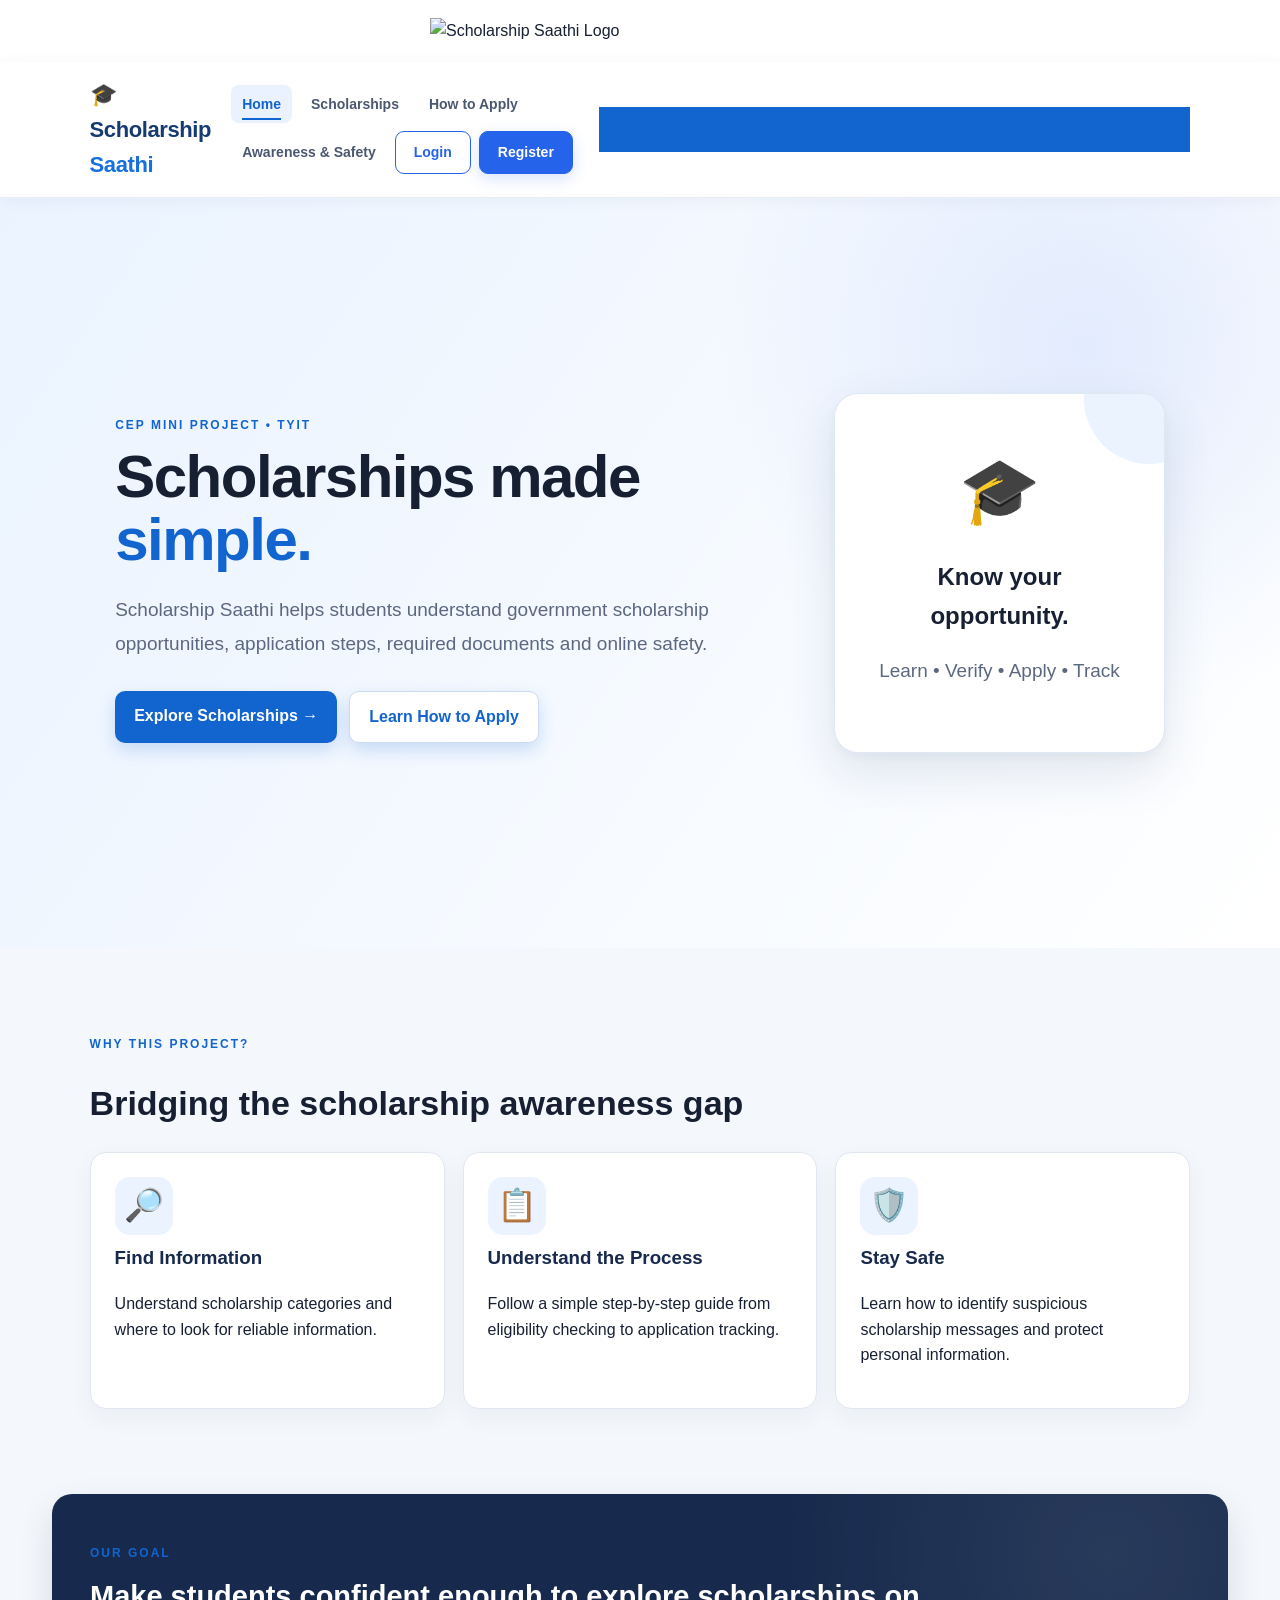
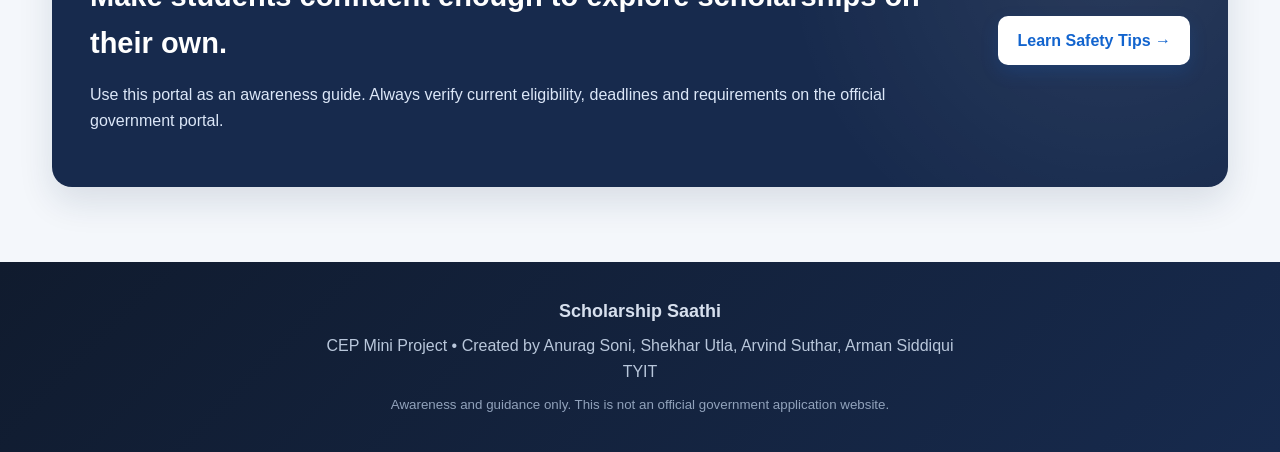
==== index.html @ 15929dce "Initial Scholarship Saathi project upload" ====
<!DOCTYPE html>
<html lang="en">

<head>

    <meta charset="UTF-8">

    <meta name="viewport"
          content="width=device-width, initial-scale=1.0">

    <title>Scholarship Saathi | Home</title>

    <link rel="stylesheet"
          href="style.css">

</head>

<body>
    <!-- Scholarship Saathi Logo -->
<div class="logo-container">
    <img src="images/scholarship-logo.jpeg"
         alt="Scholarship Saathi Logo">
</div>


<header>

    <a class="brand"
       href="index.html">

        🎓 Scholarship <span>Saathi</span>

    </a>


    <nav>

        <a class="active"
           href="index.html">
            Home
        </a>

        <a href="scholarships.html">
            Scholarships
        </a>

        <a href="guide.html">
            How to Apply
        </a>

        <a href="awareness.html">
            Awareness & Safety
        </a>

        <!-- Login and Register -->

<a href="login.html" class="nav-login">
    Login
</a>

<a href="register.html" class="nav-register">
    Register
</a>

    </nav>
    <!-- Floating Notification Bar -->
<div class="notification-bar">
    <div class="notification-content">
        🔔 <strong>Scholarship Updates:</strong>
        Check official scholarship portals regularly.
        &nbsp;&nbsp; • &nbsp;&nbsp;
        ⚠️ <strong>Stay Safe:</strong>
        Never share your OTP, password, or banking information.
        &nbsp;&nbsp; • &nbsp;&nbsp;
        🎓 <strong>Scholarship Saathi:</strong>
        Scholarships made simple.
    </div>
</div>

</header>



<main>


<section class="hero">


    <div class="hero-text">


        <p class="eyebrow">
            CEP MINI PROJECT • TYIT
        </p>


        <h1>
            Scholarships made <span>simple.</span>
        </h1>


        <p>

            Scholarship Saathi helps students understand
            government scholarship opportunities, application
            steps, required documents and online safety.

        </p>


        <div class="actions">


            <a class="btn"
               href="scholarships.html">

                Explore Scholarships →

            </a>


            <a class="btn secondary"
               href="guide.html">

                Learn How to Apply

            </a>


        </div>

    </div>



    <div class="hero-card">

        <div class="cap">
            🎓
        </div>


        <h3>
            Know your opportunity.
        </h3>


        <p>
            Learn • Verify • Apply • Track
        </p>

    </div>


</section>



<section class="section">


    <div class="section-heading">


        <p class="eyebrow">
            WHY THIS PROJECT?
        </p>


        <h2>
            Bridging the scholarship awareness gap
        </h2>


    </div>



    <div class="cards three">


        <article class="card">


            <div class="icon">
                🔎
            </div>


            <h3>
                Find Information
            </h3>


            <p>

                Understand scholarship categories and where
                to look for reliable information.

            </p>


        </article>



        <article class="card">


            <div class="icon">
                📋
            </div>


            <h3>
                Understand the Process
            </h3>


            <p>

                Follow a simple step-by-step guide from
                eligibility checking to application tracking.

            </p>


        </article>



        <article class="card">


            <div class="icon">
                🛡️
            </div>


            <h3>
                Stay Safe
            </h3>


            <p>

                Learn how to identify suspicious scholarship
                messages and protect personal information.

            </p>


        </article>


    </div>

</section>



<section class="callout">


    <div>


        <p class="eyebrow">
            OUR GOAL
        </p>


        <h2>

            Make students confident enough to explore
            scholarships on their own.

        </h2>


        <p>

            Use this portal as an awareness guide.
            Always verify current eligibility, deadlines
            and requirements on the official government portal.

        </p>


    </div>


    <a class="btn"
       href="awareness.html">

        Learn Safety Tips →

    </a>


</section>


</main>



<footer>


    <strong>
        Scholarship Saathi
    </strong>


    <p>

        CEP Mini Project • Created by
        Anurag Soni, Shekhar Utla, Arvind Suthar,
        Arman Siddiqui<br>

        TYIT

    </p>


    <small>

        Awareness and guidance only.
        This is not an official government application website.

    </small>


</footer>


</body>

</html>
---- style.css ----
Style.css
* {
    box-sizing: border-box;
}

html {
    scroll-behavior: smooth;
}

body {
    margin: 0;
    font-family: Arial, Helvetica, sans-serif;
    background: #f6f8fc;
    color: #182238;
    line-height: 1.6;
}


/* HEADER */

header {
    position: sticky;
    top: 0;
    z-index: 20;

    background: white;

    border-bottom: 1px solid #e8edf5;

    padding: 15px 7%;

    display: flex;

    align-items: center;

    justify-content: space-between;

    gap: 20px;
}


.brand {
    text-decoration: none;

    color: #163b73;

    font-size: 21px;

    font-weight: 850;
}


.brand span {
    color: #1670df;
}


nav {
    display: flex;

    gap: 8px;

    align-items: center;

    flex-wrap: wrap;
}


nav a {
    padding: 8px 11px;

    border-radius: 8px;

    text-decoration: none;

    color: #4b5870;

    font-weight: 650;

    font-size: 14px;
}


nav a:hover,
nav a.active {
    background: #eaf2ff;

    color: #1264ce;
}


/* HERO */

.hero {
    min-height: 570px;

    padding: 90px 9%;

    display: flex;

    align-items: center;

    justify-content: space-between;

    gap: 60px;

    background: linear-gradient(
        125deg,
        #eaf3ff,
        #ffffff
    );
}


.hero-text {
    max-width: 720px;
}


.eyebrow {
    font-size: 12px;

    font-weight: 850;

    letter-spacing: 2px;

    color: #1264ce;

    margin-bottom: 10px;
}


.hero h1 {
    font-size: 60px;

    line-height: 1.05;

    margin: 0 0 22px;
}


.hero h1 span {
    color: #1264ce;
}


.hero p:not(.eyebrow) {
    font-size: 19px;

    color: #5b6880;

    max-width: 650px;
}


/* BUTTONS */

.actions {
    display: flex;

    gap: 12px;

    flex-wrap: wrap;

    margin-top: 30px;
}


.btn {
    display: inline-block;

    border: 0;

    border-radius: 10px;

    background: #1264ce;

    color: white;

    padding: 12px 19px;

    text-decoration: none;

    font-weight: 750;

    cursor: pointer;
}


.btn.secondary {
    background: white;

    color: #1264ce;

    border: 1px solid #cddbf0;
}


/* HERO CARD */

.hero-card {
    width: 300px;

    padding: 45px 30px;

    text-align: center;

    background: white;

    border: 1px solid #dfe8f5;

    border-radius: 24px;

    box-shadow:
        0 20px 50px rgba(30,65,110,.12);
}


.cap {
    font-size: 65px;
}


.hero-card h3 {
    font-size: 24px;

    margin: 15px 0 4px;
}


.hero-card p {
    color: #65728a;
}


/* SECTIONS */

.section {
    max-width: 1200px;

    margin: auto;

    padding: 75px 7%;
}


.section.compact {
    padding-top: 30px;
}


.section-heading {
    max-width: 700px;

    margin-bottom: 28px;
}


.section h2 {
    font-size: 34px;

    line-height: 1.2;
}


/* CARDS */

.cards {
    display: grid;

    gap: 18px;
}


.cards.three {
    grid-template-columns:
        repeat(3, 1fr);
}


.cards.two {
    grid-template-columns:
        repeat(2, 1fr);
}


.card {
    background: white;

    border: 1px solid #e0e7f1;

    border-radius: 16px;

    padding: 24px;

    box-shadow:
        0 8px 25px rgba(31,51,80,.05);
}


.card h3 {
    margin-top: 8px;
}


.icon {
    font-size: 32px;
}


/* CALLOUT */

.callout,
.survey {
    max-width: 1100px;

    margin: 10px auto 75px;

    padding: 38px;

    border-radius: 20px;

    background: #172a4d;

    color: white;

    display: flex;

    align-items: center;

    justify-content: space-between;

    gap: 30px;
}


.callout h2,
.survey h2 {
    margin: 0 0 10px;

    font-size: 29px;
}


.callout p:not(.eyebrow),
.survey p:not(.eyebrow) {
    color: #dce7f8;
}


.callout .btn,
.survey .btn {
    background: white;

    color: #1264ce;

    white-space: nowrap;
}


/* PAGE HERO */

.page-hero {
    padding: 70px 8% 45px;

    background: #eaf3ff;
}


.page-hero h1 {
    font-size: 48px;

    margin: 0 0 10px;
}


.page-hero p:not(.eyebrow) {
    max-width: 760px;

    color: #5b6880;

    font-size: 18px;
}


/* FINDER */

.finder {
    display: grid;

    grid-template-columns:
        repeat(3, 1fr) auto;

    gap: 14px;

    align-items: end;
}


.finder label {
    font-weight: 750;

    font-size: 14px;
}


.finder select {
    width: 100%;

    margin-top: 7px;

    padding: 12px;

    border: 1px solid #ccd7e6;

    border-radius: 9px;

    background: white;

    font-size: 15px;
}


.results {
    margin-top: 22px;
}


.text-link {
    color: #1264ce;

    font-weight: 750;

    text-decoration: none;
}


/* APPLICATION TIMELINE */

.timeline {
    max-width: 850px;

    margin: auto;
}


.step {
    display: grid;

    grid-template-columns: 70px 1fr;

    gap: 20px;

    padding: 24px 0;

    border-bottom: 1px solid #e1e7f0;
}


.step span {
    display: grid;

    place-items: center;

    width: 55px;

    height: 55px;

    border-radius: 50%;

    background: #1264ce;

    color: white;

    font-weight: 850;
}


.step h3 {
    margin: 0 0 5px;
}


.step p {
    margin: 0;

    color: #66738a;
}


/* NOTICE */

.notice {
    margin-top: 25px;

    padding: 17px;

    border-radius: 12px;

    background: #fff6d9;

    border-left: 5px solid #e1a100;
}


/* SAFETY */

.danger {
    border-top: 5px solid #d74646;
}


.safe {
    border-top: 5px solid #1a9b69;
}


.card li {
    margin: 10px 0;
}


/* FAQ */

.faq {
    max-width: 850px;
}


.faq details {
    background: white;

    border: 1px solid #e0e7f1;

    border-radius: 12px;

    margin: 10px 0;

    padding: 16px 20px;
}


.faq summary {
    font-weight: 750;

    cursor: pointer;
}


.faq p {
    color: #66738a;
}


/* FOOTER */

footer {
    background: #121d31;

    color: #d7e0ee;

    text-align: center;

    padding: 35px 7%;
}


footer p {
    margin: 7px 0;

    color: #b9c7db;
}


footer small {
    color: #91a2bb;
}


/* MOBILE */

@media(max-width:850px) {

    header {
        padding: 14px 5%;

        flex-direction: column;
    }

    nav {
        justify-content: center;
    }

    .hero {
        padding: 65px 7%;

        flex-direction: column;

        align-items: flex-start;
    }

    .hero h1 {
        font-size: 44px;
    }

    .hero-card {
        width: 100%;
    }

    .cards.three,
    .cards.two,
    .finder {
        grid-template-columns: 1fr;
    }

    .section {
        padding: 55px 7%;
    }

    .page-hero {
        padding: 55px 7%;
    }

    .page-hero h1 {
        font-size: 39px;
    }

    .callout,
    .survey {
        margin: 0 7% 55px;

        flex-direction: column;

        align-items: flex-start;
    }

    .step {
        grid-template-columns:
            55px 1fr;
    }

}
/* =========================
   AUTH PAGES
========================= */

.auth-section {

    min-height: 75vh;

    display: flex;

    justify-content: center;

    align-items: center;

    padding: 60px 20px;

    background: #f6f8fc;
}


.auth-card {

    width: 100%;

    max-width: 500px;

    background: white;

    padding: 35px;

    border-radius: 18px;

    border: 1px solid #e0e7f1;

    box-shadow:
        0 15px 40px
        rgba(31,51,80,.08);
}


.auth-card h1 {

    margin-top: 5px;

    font-size: 32px;
}


.auth-description {

    color: #68758b;

    margin-bottom: 25px;
}


.auth-card label {

    display: block;

    margin-top: 15px;

    margin-bottom: 6px;

    font-weight: 700;

    font-size: 14px;
}


.auth-card input,
.auth-card select {

    width: 100%;

    padding: 12px;

    border: 1px solid #ccd7e6;

    border-radius: 9px;

    font-size: 15px;

    outline: none;
}


.auth-card input:focus,
.auth-card select:focus {

    border-color: #1264ce;
}


.auth-card .btn {

    width: 100%;

    margin-top: 25px;
}


.auth-bottom {

    text-align: center;

    margin-top: 20px;

    color: #65728a;
}


.auth-bottom a {

    color: #1264ce;

    font-weight: 700;

    text-decoration: none;
}


#message,
#loginMessage {

    text-align: center;

    margin-top: 15px;

    font-weight: 600;
}
/* =========================================
   REGISTER / AUTH PAGE
========================================= */

.auth-container {
    width: 90%;
    max-width: 500px;
    margin: 60px auto;
    padding: 40px;
    background: #ffffff;
    border-radius: 18px;
    box-shadow: 0 10px 35px rgba(0, 0, 0, 0.10);
    box-sizing: border-box;
}

.auth-container h1 {
    margin: 0 0 10px;
    text-align: center;
    font-size: 30px;
}

.auth-container h2 {
    margin: 10px 0;
    text-align: center;
}

.auth-container > p {
    text-align: center;
    line-height: 1.6;
}


/* Form */

.auth-container form {
    display: flex;
    flex-direction: column;
    gap: 14px;
    margin-top: 25px;
}


/* Input and Select */

.auth-container input,
.auth-container select {
    width: 100%;
    padding: 14px 15px;
    border: 1px solid #d8dce3;
    border-radius: 10px;
    font-size: 15px;
    font-family: inherit;
    box-sizing: border-box;
    outline: none;
    background: #fff;
    transition: 0.2s;
}

.auth-container input:focus,
.auth-container select:focus {
    border-color: #2563eb;
    box-shadow: 0 0 0 3px rgba(37, 99, 235, 0.10);
}


/* Register Button */

.auth-container button {
    width: 100%;
    padding: 14px;
    border: none;
    border-radius: 10px;
    background: #2563eb;
    color: white;
    font-size: 16px;
    font-weight: 600;
    cursor: pointer;
    transition: 0.2s;
}

.auth-container button:hover {
    transform: translateY(-1px);
    opacity: 0.92;
}


/* Firebase message */

#message {
    margin-top: 18px;
    font-weight: 600;
}


/* Links */

.auth-container a {
    color: #2563eb;
    text-decoration: none;
    font-weight: 600;
}

.auth-container a:hover {
    text-decoration: underline;
}


/* Mobile */

@media (max-width: 600px) {

    .auth-container {
        width: 92%;
        margin: 30px auto;
        padding: 25px 20px;
    }

    .auth-container h1 {
        font-size: 25px;
    }

    .auth-container h2 {
        font-size: 21px;
    }

}
/* =========================================
   PROFESSIONAL LOGIN / REGISTER NAV BUTTONS
========================================= */

nav .nav-login,
nav .nav-register {
    display: inline-block;
    padding: 9px 18px;
    border-radius: 8px;
    font-weight: 600;
    text-decoration: none;
    transition: all 0.2s ease;
}

/* Login button */

nav .nav-login {
    border: 1.5px solid #2563eb;
    color: #2563eb;
    background: transparent;
}

nav .nav-login:hover {
    background: #2563eb;
    color: #ffffff;
}

/* Register button */

nav .nav-register {
    background: #2563eb;
    color: #ffffff;
    border: 1.5px solid #2563eb;
}

nav .nav-register:hover {
    transform: translateY(-1px);
    opacity: 0.9;
}
/* =========================================
   SCHOLARSHIP SAATHI - MODERN UI UPGRADE
========================================= */

/* Smooth transitions */
* {
    transition:
        background-color 0.2s ease,
        border-color 0.2s ease,
        box-shadow 0.2s ease,
        transform 0.2s ease;
}

/* Better body */
body {
    background: #f4f7fb;
    color: #172033;
}


/* =========================================
   HEADER
========================================= */

header {
    background: rgba(255, 255, 255, 0.94);
    backdrop-filter: blur(12px);
    box-shadow: 0 2px 15px rgba(20, 50, 90, 0.05);
}

.brand {
    font-size: 22px;
    letter-spacing: -0.4px;
}


/* =========================================
   NAVIGATION
========================================= */

nav a {
    position: relative;
}

nav a:not(.nav-login):not(.nav-register)::after {
    content: "";
    position: absolute;
    left: 11px;
    right: 11px;
    bottom: 3px;
    height: 2px;
    background: #1264ce;
    transform: scaleX(0);
    transform-origin: center;
}

nav a:not(.nav-login):not(.nav-register):hover::after,
nav a:not(.nav-login):not(.nav-register).active::after {
    transform: scaleX(1);
}


/* =========================================
   HERO
========================================= */

.hero {
    position: relative;
    overflow: hidden;
    background:
        radial-gradient(
            circle at 85% 20%,
            rgba(37, 99, 235, 0.10),
            transparent 30%
        ),
        linear-gradient(125deg, #eaf3ff, #ffffff);
}

.hero h1 {
    letter-spacing: -1.5px;
}

.hero p:not(.eyebrow) {
    line-height: 1.8;
}


/* =========================================
   BUTTONS
========================================= */

.btn {
    box-shadow: 0 7px 18px rgba(18, 100, 206, 0.20);
}

.btn:hover {
    transform: translateY(-2px);
    box-shadow: 0 10px 24px rgba(18, 100, 206, 0.28);
}

.btn.secondary:hover {
    background: #f1f6ff;
    border-color: #9dbbe6;
}


/* =========================================
   HERO CARD
========================================= */

.hero-card {
    position: relative;
    overflow: hidden;
    box-shadow:
        0 20px 50px rgba(30, 65, 110, 0.12),
        0 4px 10px rgba(30, 65, 110, 0.04);
}

.hero-card:hover {
    transform: translateY(-6px);
    box-shadow:
        0 28px 60px rgba(30, 65, 110, 0.17);
}

.hero-card::before {
    content: "";
    position: absolute;
    width: 130px;
    height: 130px;
    border-radius: 50%;
    background: #eaf3ff;
    top: -60px;
    right: -50px;
}


/* =========================================
   CARDS
========================================= */

.card {
    position: relative;
    overflow: hidden;
    box-shadow:
        0 8px 25px rgba(31, 51, 80, 0.05);
}

.card:hover {
    transform: translateY(-5px);
    border-color: #c8d9ef;
    box-shadow:
        0 16px 35px rgba(31, 51, 80, 0.10);
}

.card h3 {
    color: #172a4d;
}

.icon {
    display: inline-flex;
    width: 58px;
    height: 58px;
    align-items: center;
    justify-content: center;
    background: #eaf3ff;
    border-radius: 15px;
}


/* =========================================
   PAGE HERO
========================================= */

.page-hero {
    background:
        linear-gradient(
            135deg,
            #eaf3ff,
            #f8fbff
        );
}

.page-hero h1 {
    letter-spacing: -1px;
}


/* =========================================
   FORM CONTROLS
========================================= */

.finder select,
.auth-card input,
.auth-card select,
.auth-container input,
.auth-container select {
    background: #fbfdff;
}

.finder select:hover,
.auth-card input:hover,
.auth-card select:hover,
.auth-container input:hover,
.auth-container select:hover {
    border-color: #a9c3e5;
}


/* =========================================
   AUTH CARD
========================================= */

.auth-card,
.auth-container {
    box-shadow:
        0 20px 55px rgba(31, 51, 80, 0.10);
}

.auth-card:hover,
.auth-container:hover {
    box-shadow:
        0 24px 65px rgba(31, 51, 80, 0.13);
}

.auth-card h1,
.auth-container h1 {
    color: #172a4d;
    letter-spacing: -0.6px;
}


/* =========================================
   AUTH BUTTON
========================================= */

.auth-card .btn,
.auth-container button {
    background: linear-gradient(
        135deg,
        #1264ce,
        #2576df
    );

    box-shadow:
        0 8px 20px rgba(18, 100, 206, 0.22);
}

.auth-card .btn:hover,
.auth-container button:hover {
    transform: translateY(-2px);
    box-shadow:
        0 12px 28px rgba(18, 100, 206, 0.30);
}


/* =========================================
   CALLOUT
========================================= */

.callout,
.survey {
    position: relative;
    overflow: hidden;

    background:
        radial-gradient(
            circle at 90% 20%,
            rgba(255,255,255,0.08),
            transparent 30%
        ),
        #172a4d;

    box-shadow:
        0 15px 35px rgba(20, 40, 70, 0.12);
}

.callout:hover,
.survey:hover {
    transform: translateY(-3px);
}


/* =========================================
   NOTICE
========================================= */

.notice {
    box-shadow: 0 5px 15px rgba(100, 80, 20, 0.05);
}


/* =========================================
   FAQ
========================================= */

.faq details {
    transition: all 0.25s ease;
}

.faq details:hover {
    border-color: #b8cce8;
    box-shadow: 0 6px 20px rgba(31, 51, 80, 0.06);
}

.faq details[open] {
    border-color: #9dbbe6;
    background: #fbfdff;
}


/* =========================================
   FOOTER
========================================= */

footer {
    background:
        linear-gradient(
            135deg,
            #101b2e,
            #172a4d
        );
}

footer strong {
    font-size: 18px;
}


/* =========================================
   LOGIN / REGISTER NAV
========================================= */

nav .nav-login,
nav .nav-register {
    padding: 9px 18px;
    border-radius: 9px;
}

nav .nav-login:hover {
    transform: translateY(-1px);
    box-shadow: 0 5px 15px rgba(37, 99, 235, 0.12);
}

nav .nav-register {
    box-shadow: 0 5px 15px rgba(37, 99, 235, 0.18);
}

nav .nav-register:hover {
    transform: translateY(-2px);
    box-shadow: 0 8px 20px rgba(37, 99, 235, 0.25);
}


/* =========================================
   MOBILE IMPROVEMENTS
========================================= */

@media (max-width: 600px) {

    header {
        gap: 12px;
    }

    .brand {
        font-size: 20px;
    }

    nav {
        gap: 5px;
    }

    nav a {
        font-size: 13px;
    }

    nav .nav-login,
    nav .nav-register {
        padding: 8px 13px;
    }

    .hero h1 {
        font-size: 40px;
    }

    .hero p:not(.eyebrow) {
        font-size: 17px;
    }

    .auth-card,
    .auth-container {
        padding: 25px 20px;
    }
}
/* ================================
   Floating Notification Bar
================================ */

.notification-bar {
    width: 100%;
    overflow: hidden;
    background: #1264ce;
    color: white;
    padding: 10px 0;
    white-space: nowrap;
    box-sizing: border-box;
}

.notification-content {
    display: inline-block;
    padding-left: 100%;
    animation: notification-scroll 22s linear infinite;
    font-size: 14px;
    font-weight: 500;
}

.notification-content strong {
    font-weight: 700;
}

.notification-bar:hover .notification-content {
    animation-play-state: paused;
}

@keyframes notification-scroll {
    from {
        transform: translateX(0);
    }

    to {
        transform: translateX(-100%);
    }
}

/* Mobile */
@media (max-width: 600px) {
    .notification-content {
        font-size: 13px;
        animation-duration: 18s;
    }

    .notification-bar {
        padding: 8px 0;
    }
}
/* Scholarship Saathi Logo Container */

.logo-container {
    width: 100%;
    display: flex;
    justify-content: center;
    align-items: center;
    padding: 18px 20px;
    background: #ffffff;
    box-sizing: border-box;
}

.logo-container img {
    width: 420px;
    max-width: 90%;
    height: auto;
    display: block;
}
/* =========================================
   Expandable Document Checklist
   ========================================= */

.document-list {
    margin-top: 18px;
    padding: 18px;
    background: #f5f9ff;
    border-radius: 12px;
    border-left: 4px solid #1264ce;
}

.document-list h4 {
    margin: 0 0 12px;
    color: #1264ce;
    font-size: 17px;
}

.document-list ul {
    margin: 0;
    padding-left: 22px;
}

.document-list li {
    margin-bottom: 8px;
    line-height: 1.5;
}

.document-note {
    margin-top: 16px;
    padding: 12px;
    background: #fff8e1;
    border-radius: 8px;
    font-size: 14px;
    line-height: 1.5;
}

details.card {
    cursor: pointer;
}

details.card summary {
    list-style: none;
}

details.card summary::-webkit-details-marker {
    display: none;
}

details.card summary h3::after {
    content: " ▼";
    float: right;
    font-size: 13px;
    color: #1264ce;
}

details.card[open] summary h3::after {
    content: " ▲";
}

details.card[open] {
    border-color: #1264ce;
}
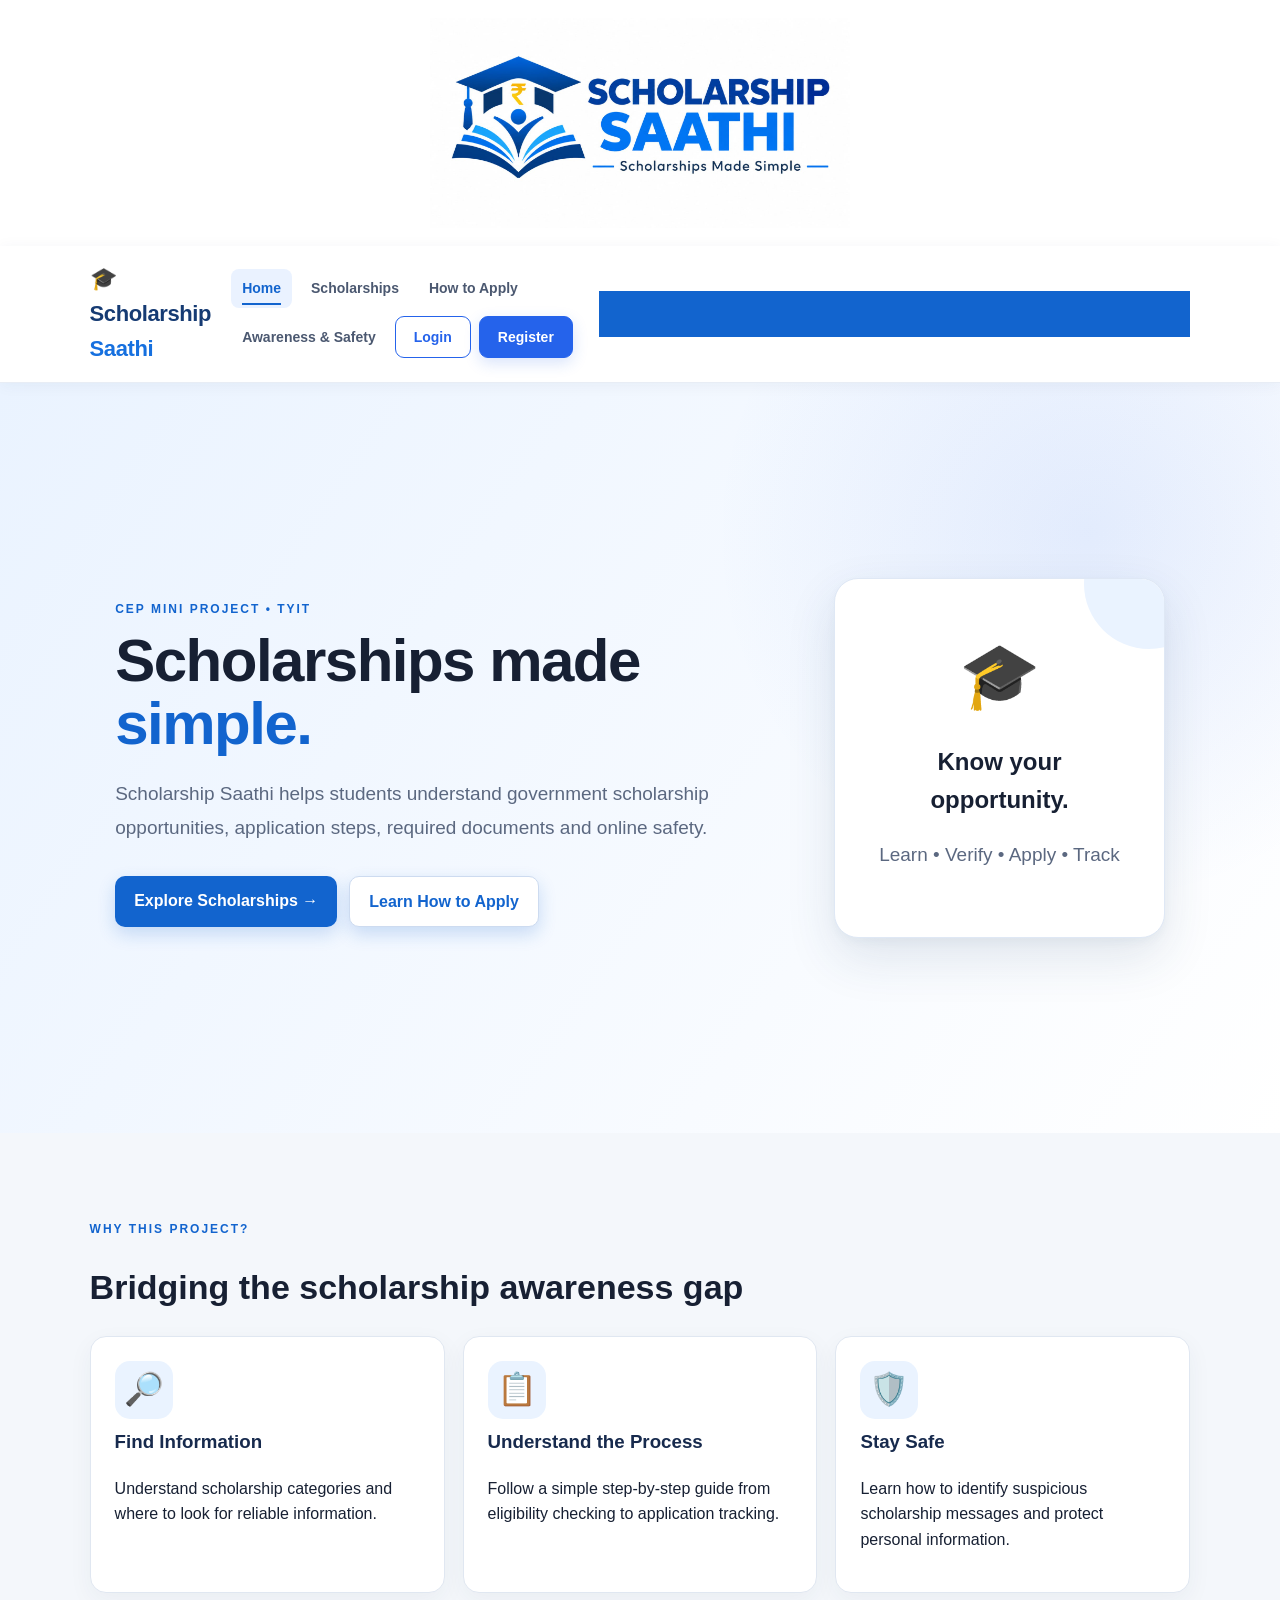
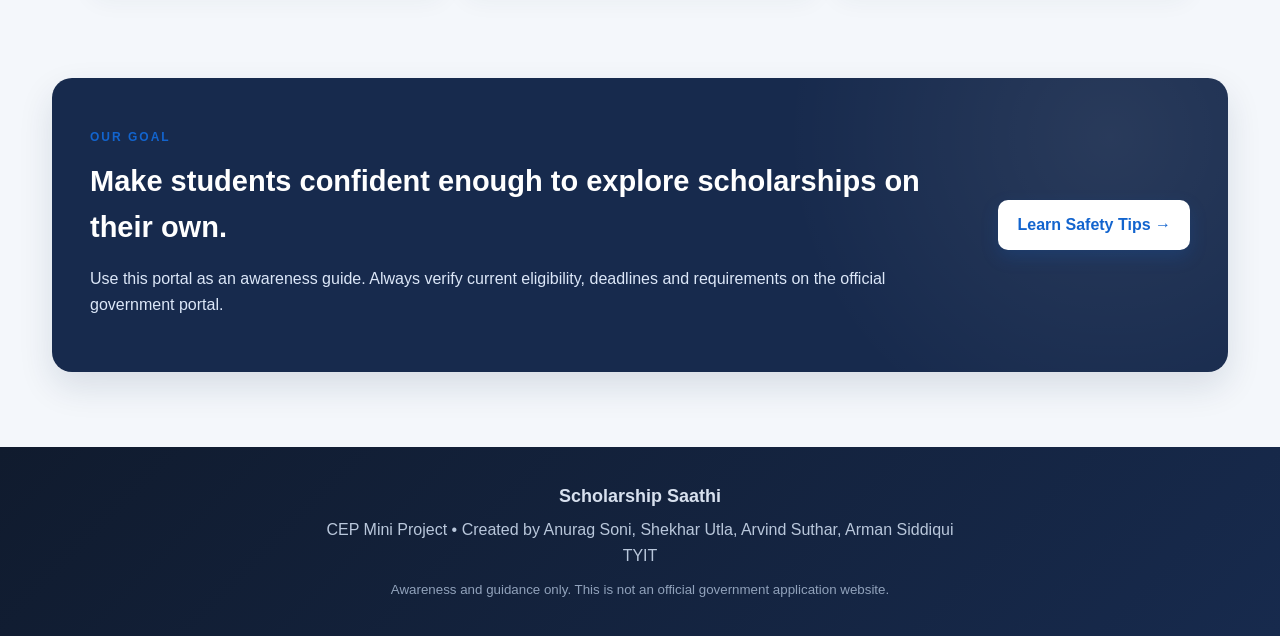
==== commit 5d7062db: "Update index.html" ====
--- a/index.html
+++ b/index.html
@@ -18,7 +18,7 @@
 <body>
     <!-- Scholarship Saathi Logo -->
 <div class="logo-container">
-    <img src="images/scholarship-logo.jpeg"
+    <img src="scholarship-logo.jpeg"
          alt="Scholarship Saathi Logo">
 </div>
 
@@ -338,4 +338,4 @@
 
 </body>
 
-</html>+</html>
